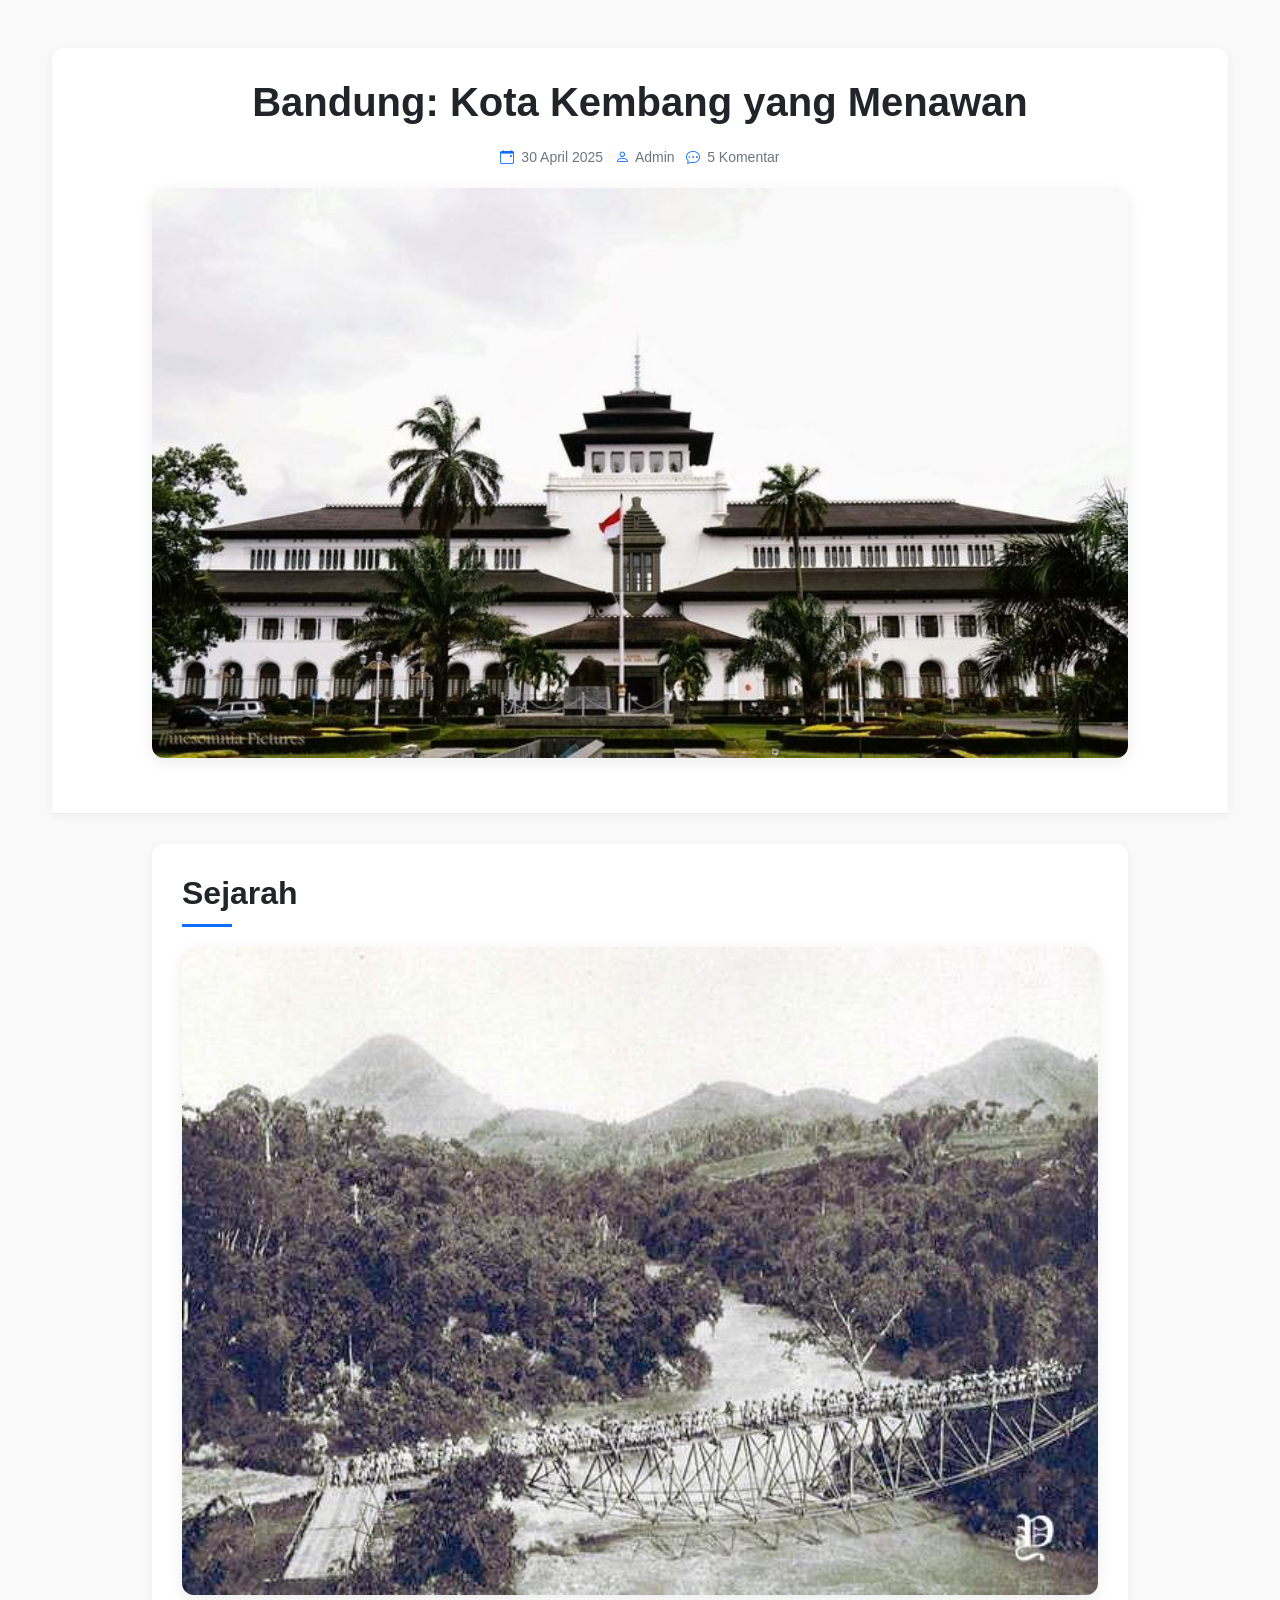
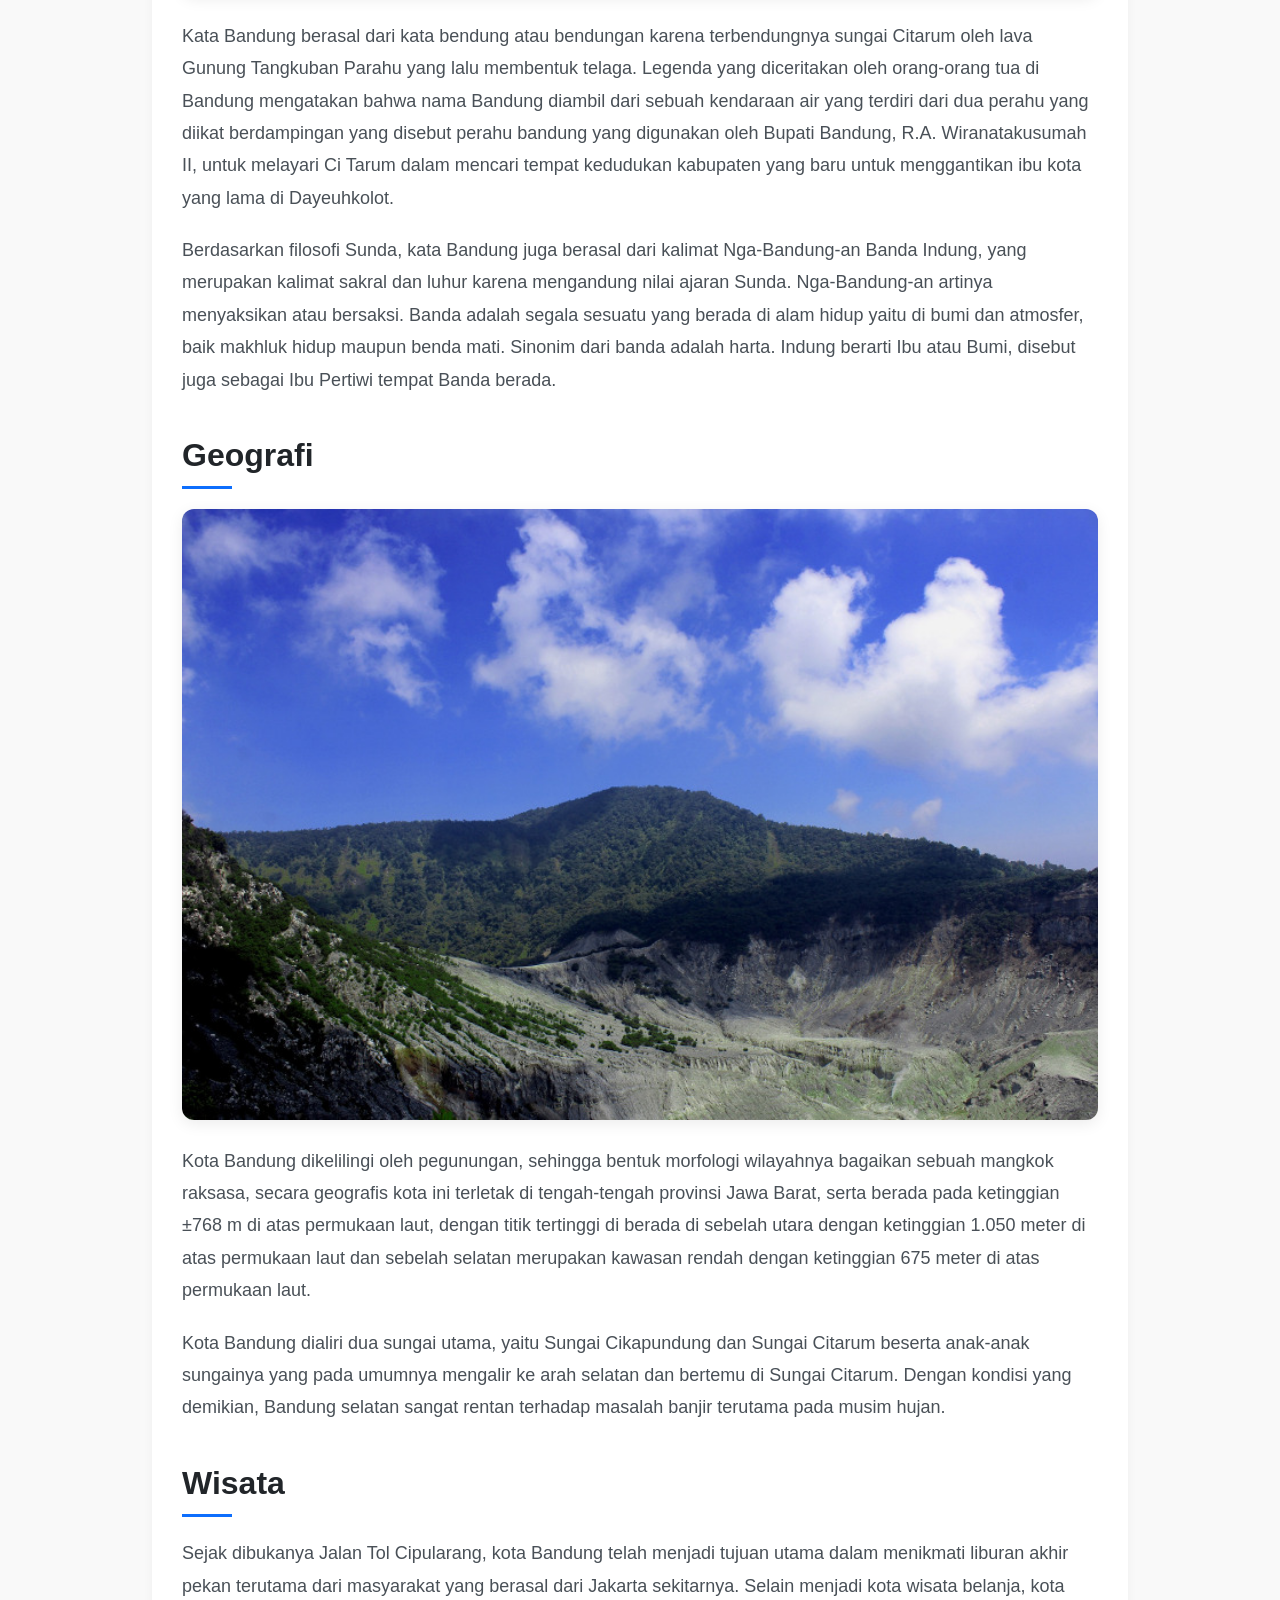
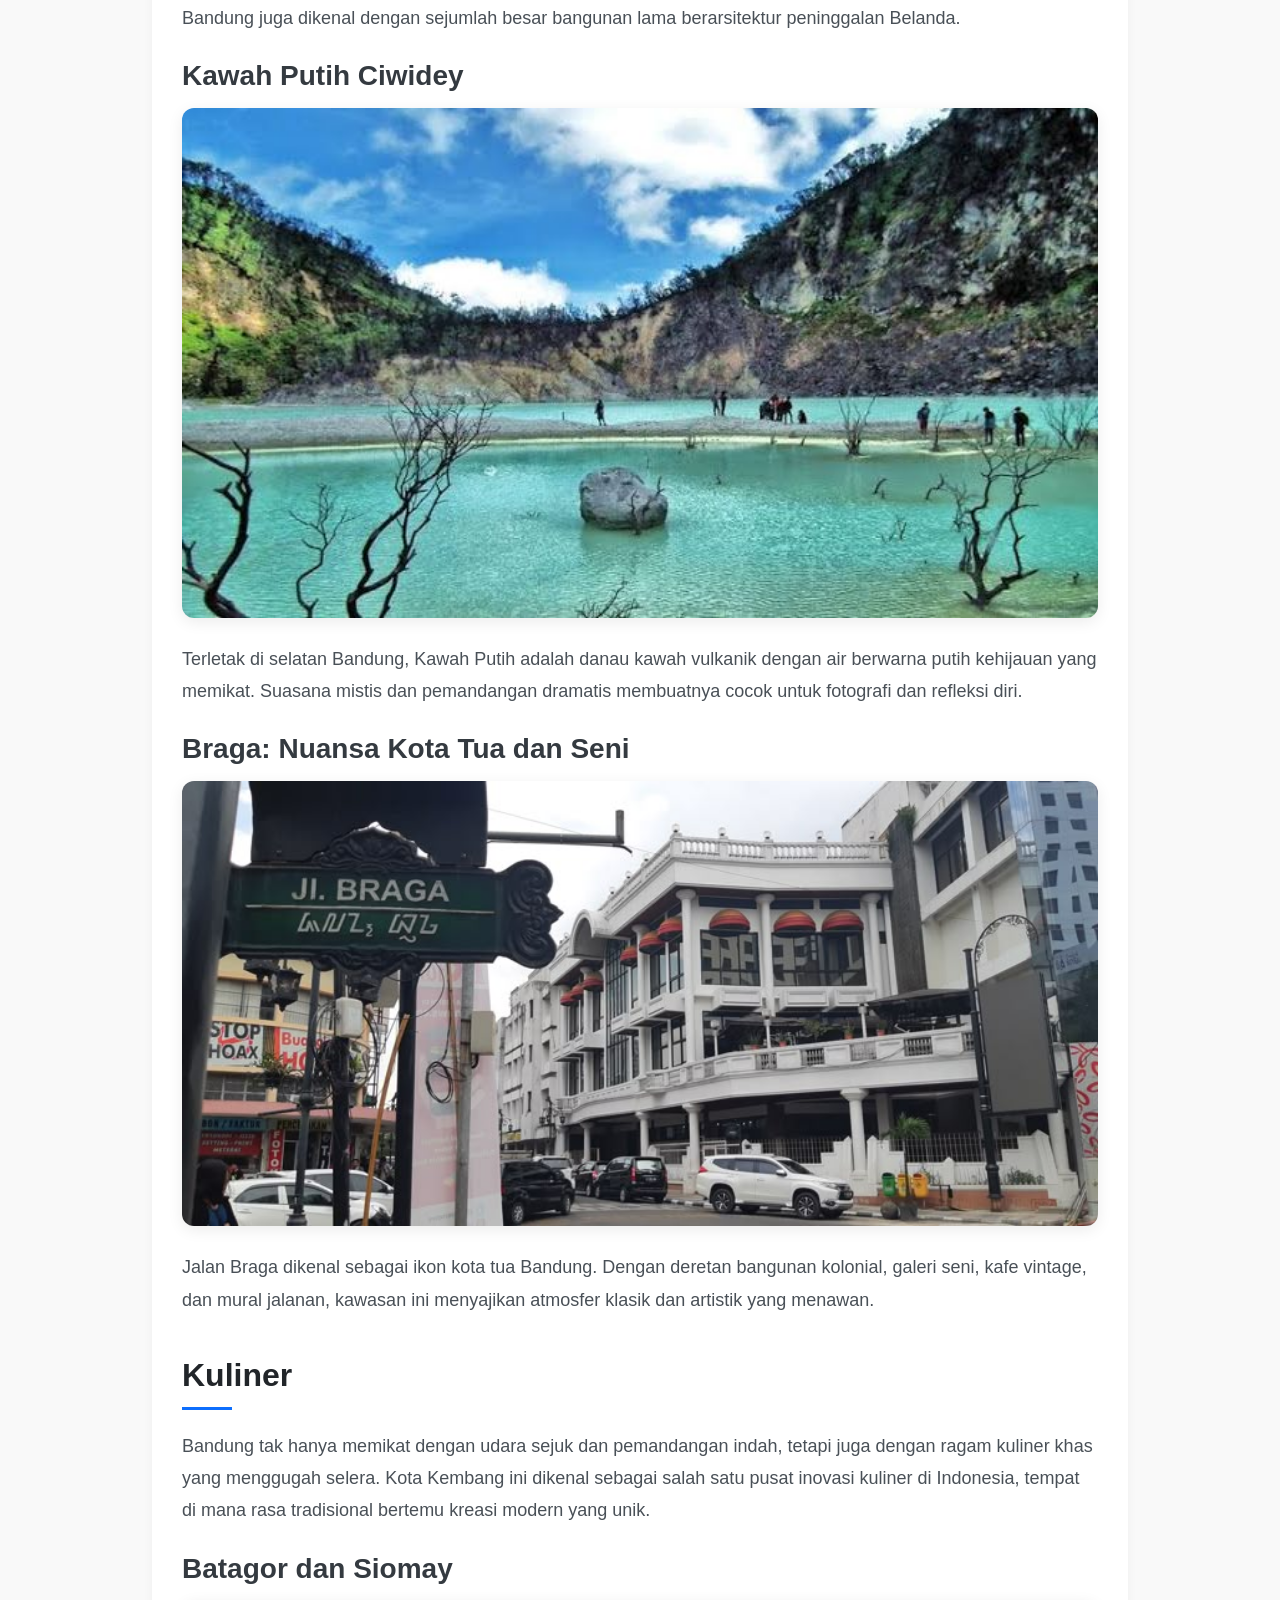
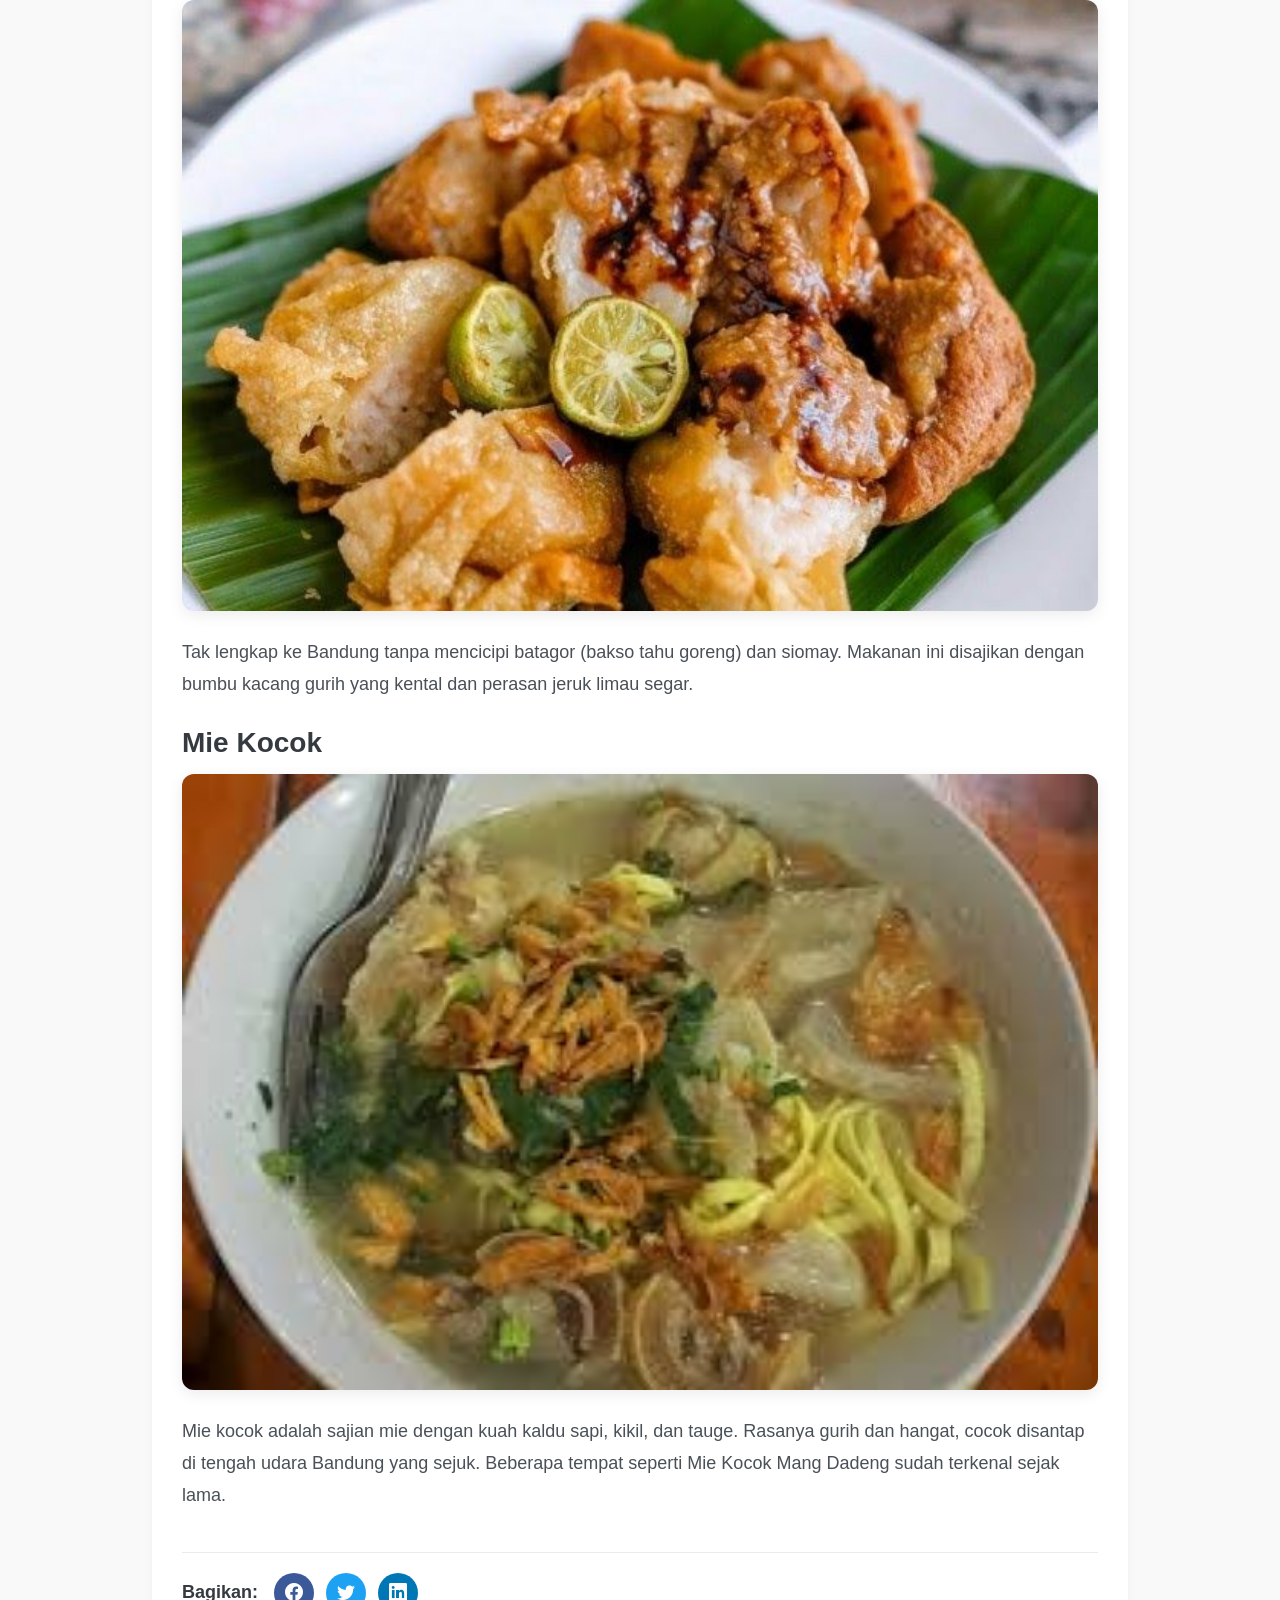
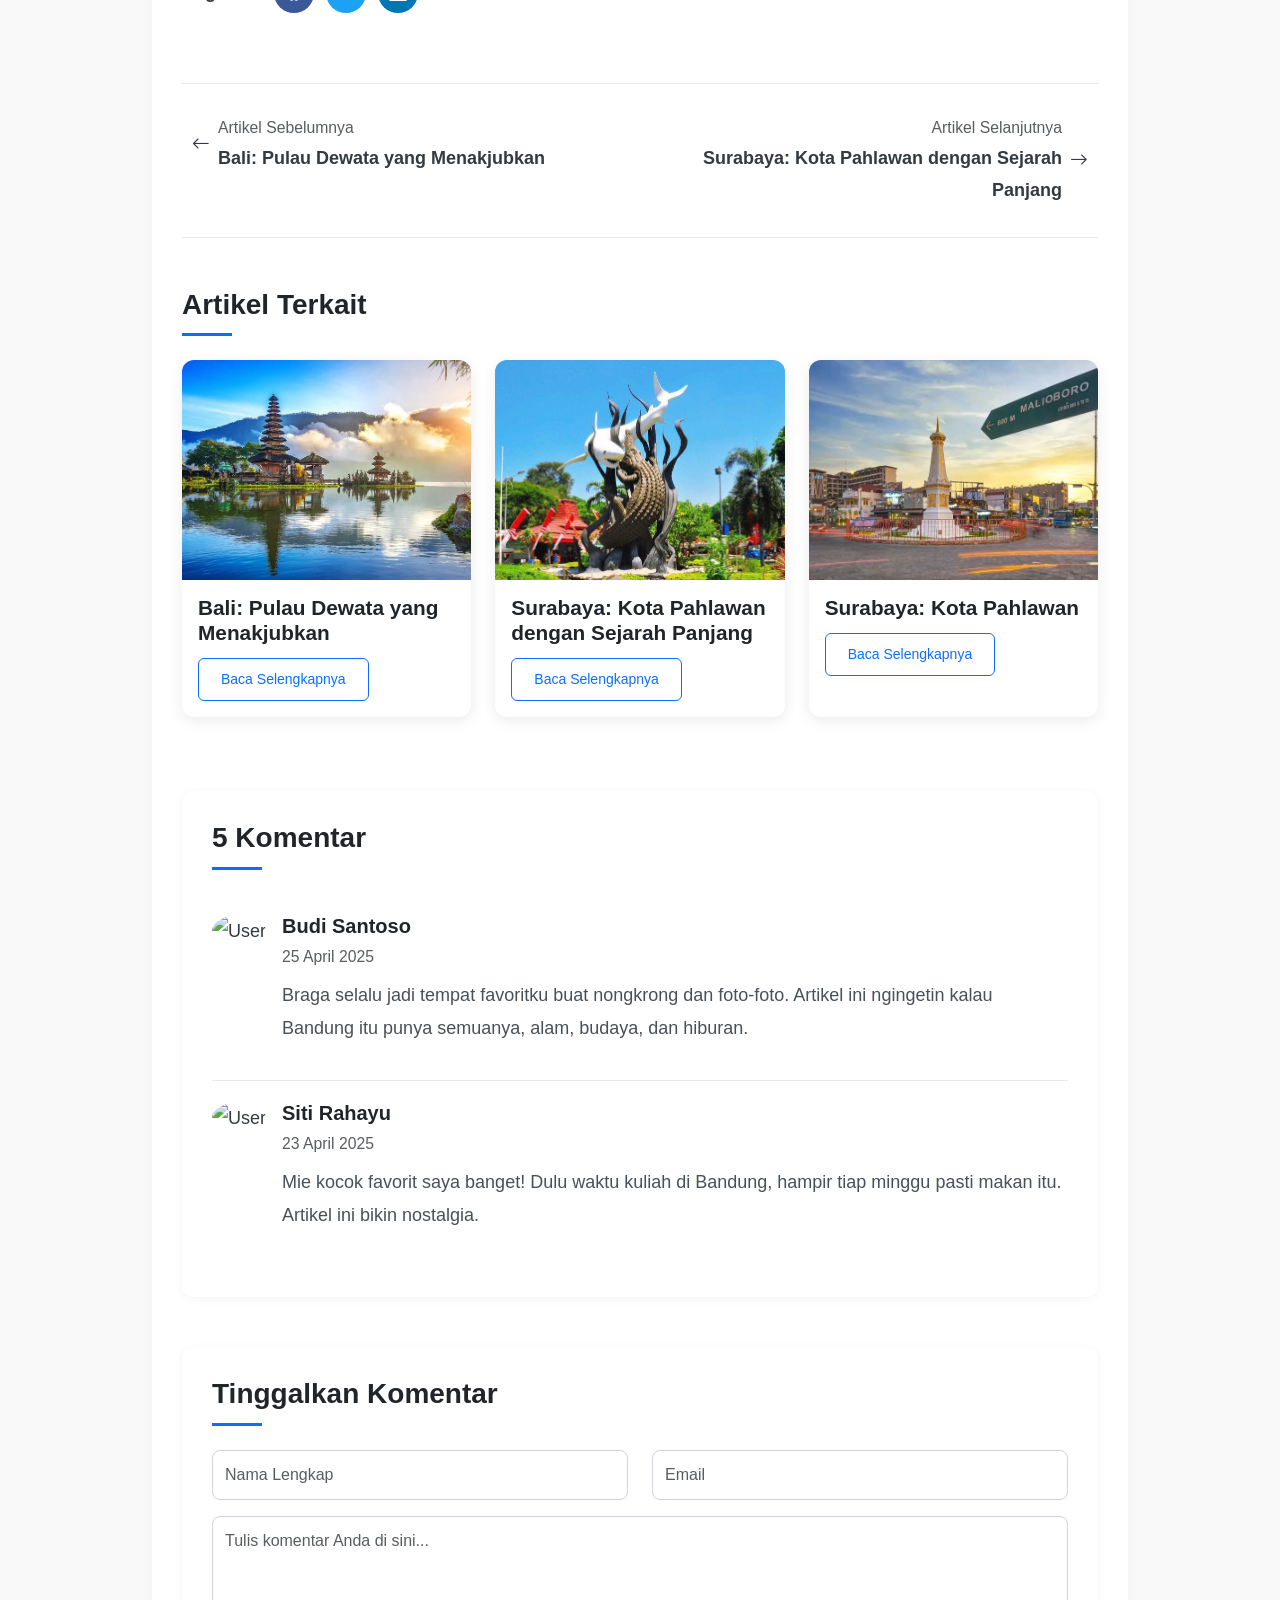
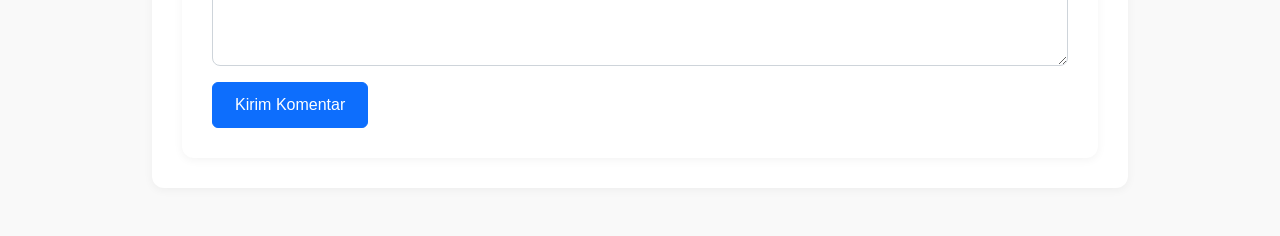
==== artikel.html @ 42e0f62b "Add files via upload" ====
<!DOCTYPE html>
<html lang="id">
<head>
    <meta charset="UTF-8">
    <meta name="viewport" content="width=device-width, initial-scale=1.0">
    <title>Bandung: Kota Kembang yang Menawan</title>
    <link href="https://cdn.jsdelivr.net/npm/bootstrap@5.3.3/dist/css/bootstrap.min.css" rel="stylesheet">
    <link rel="stylesheet" href="https://cdn.jsdelivr.net/npm/bootstrap-icons@1.11.1/font/bootstrap-icons.css">
    <link rel="stylesheet" href="style.css">
    <style>
    </style>
</head>
<body>
    <div class="container py-5">
        <!-- Artikel Header -->
        <div class="article-header">
            <div class="row">
                <div class="col-lg-10 mx-auto text-center">
                    <h1 class="article-title">Bandung: Kota Kembang yang Menawan</h1>
                    <div class="article-meta">
                        <i class="bi bi-calendar-event"></i> 30 April 2025 &nbsp;
                        <i class="bi bi-person"></i> Admin &nbsp;
                        <i class="bi bi-chat-dots"></i> 5 Komentar
                    </div>
                    <img src="/image/bandung.jpeg" class="img-fluid article-image" alt="Sejarah Bandung">
                </div>
            </div>
        </div>

        <!-- Konten Artikel -->
        <div class="row">
            <div class="col-lg-10 mx-auto">
                <div class="article-content">
                    <div class="article-section">
                        <h2>Sejarah</h2>
                        <img src="/image/sejarah.jpeg" class="img-fluid article-image" alt="Sejarah Bandung">
                        <p>
                            Kata Bandung berasal dari kata bendung atau bendungan karena terbendungnya
                            sungai Citarum oleh lava Gunung Tangkuban Parahu yang lalu membentuk
                            telaga. Legenda yang diceritakan oleh orang-orang tua di Bandung
                            mengatakan bahwa nama Bandung diambil dari sebuah kendaraan air yang
                            terdiri dari dua perahu yang diikat berdampingan yang disebut perahu
                            bandung yang digunakan oleh Bupati Bandung, R.A. Wiranatakusumah II, untuk
                            melayari Ci Tarum dalam mencari tempat kedudukan kabupaten yang baru untuk
                            menggantikan ibu kota yang lama di Dayeuhkolot.
                        </p>
            
                        <p>
                          Berdasarkan filosofi Sunda, kata Bandung juga berasal dari kalimat
                          Nga-Bandung-an Banda Indung, yang merupakan kalimat sakral dan luhur
                          karena mengandung nilai ajaran Sunda. Nga-Bandung-an artinya menyaksikan
                          atau bersaksi. Banda adalah segala sesuatu yang berada di alam hidup yaitu
                          di bumi dan atmosfer, baik makhluk hidup maupun benda mati. Sinonim dari
                          banda adalah harta. Indung berarti Ibu atau Bumi, disebut juga sebagai Ibu
                          Pertiwi tempat Banda berada.
                        </p>                        
                    </div>

                    <div class="article-section">
                        <h2>Geografi</h2>
                        <img src="image/geografis.jpg" class="img-fluid article-image" alt="Geografi Bandung">
                        <p>
                            Kota Bandung dikelilingi oleh pegunungan, sehingga bentuk morfologi
                            wilayahnya bagaikan sebuah mangkok raksasa, secara geografis kota ini
                            terletak di tengah-tengah provinsi Jawa Barat, serta berada pada
                            ketinggian ±768 m di atas permukaan laut, dengan titik tertinggi di berada
                            di sebelah utara dengan ketinggian 1.050 meter di atas permukaan laut dan
                            sebelah selatan merupakan kawasan rendah dengan ketinggian 675 meter di
                            atas permukaan laut.
                          </p>
              
                          <p>
                            Kota Bandung dialiri dua sungai utama, yaitu Sungai Cikapundung dan Sungai
                            Citarum beserta anak-anak sungainya yang pada umumnya mengalir ke arah
                            selatan dan bertemu di Sungai Citarum. Dengan kondisi yang demikian,
                            Bandung selatan sangat rentan terhadap masalah banjir terutama pada musim
                            hujan.
                          </p>                       
                    </div>

                    <div class="article-section">
                        <h2>Wisata</h2>
                        <p>
                            Sejak dibukanya Jalan Tol Cipularang, kota Bandung telah menjadi tujuan
                            utama dalam menikmati liburan akhir pekan terutama dari masyarakat yang
                            berasal dari Jakarta sekitarnya. Selain menjadi kota wisata belanja, kota
                            Bandung juga dikenal dengan sejumlah besar bangunan lama berarsitektur
                            peninggalan Belanda.
                          </p>
                      
                          <h3>Kawah Putih Ciwidey</h3>
                          <img src="image/ciwidey.jpeg" class="img-fluid article-image" alt="Ciwidey"/>
                          <p>
                            Terletak di selatan Bandung, Kawah Putih adalah danau kawah vulkanik dengan air berwarna putih kehijauan yang memikat. Suasana mistis dan pemandangan dramatis membuatnya cocok untuk fotografi dan refleksi diri.
                          </p>
                  
                          <h3>Braga: Nuansa Kota Tua dan Seni</h3>
                          <img src="image/braga.jpeg" class="img-fluid article-image" alt="Braga"/>
                          <p>
                            Jalan Braga dikenal sebagai ikon kota tua Bandung. Dengan deretan bangunan kolonial, galeri seni, kafe vintage, dan mural jalanan, kawasan ini menyajikan atmosfer klasik dan artistik yang menawan.
                          </p>                        
                    </div>

                    <div class="article-section">
                        <h2>Kuliner</h2>
                        <p>
                            Bandung tak hanya memikat dengan udara sejuk dan pemandangan indah, tetapi juga dengan ragam kuliner khas yang menggugah selera. Kota Kembang ini dikenal sebagai salah satu pusat inovasi kuliner di Indonesia, tempat di mana rasa tradisional bertemu kreasi modern yang unik.
                          </p>
                      
                          <h3>Batagor dan Siomay</h3>
                          <img src="image/batagor.jpeg" class="img-fluid article-image" alt="Batagor Siomay"/>
                          <p>
                            Tak lengkap ke Bandung tanpa mencicipi batagor (bakso tahu goreng) dan siomay. Makanan ini disajikan dengan bumbu kacang gurih yang kental dan perasan jeruk limau segar.
                          </p>
                  
                          <h3>Mie Kocok</h3>
                          <img src="image/miekocok.jpeg" class="img-fluid article-image" alt="Mie Kocok"/>
                          <p>
                            Mie kocok adalah sajian mie dengan kuah kaldu sapi, kikil, dan tauge. Rasanya gurih dan hangat, cocok disantap di tengah udara Bandung yang sejuk. Beberapa tempat seperti Mie Kocok Mang Dadeng sudah terkenal sejak lama.
                    </div>

                    <!-- Tombol Share -->
                    <div class="share-buttons">
                        <div class="d-flex align-items-center">
                            <span class="me-3 fw-bold">Bagikan:</span>
                            <a href="#" class="facebook"><i class="bi bi-facebook"></i></a>
                            <a href="#" class="twitter"><i class="bi bi-twitter"></i></a>
                            <a href="#" class="linkedin"><i class="bi bi-linkedin"></i></a>
                        </div>
                    </div>

                    <!-- Navigasi Artikel -->
                    <div class="article-navigation">
                        <div class="row">
                            <div class="col-md-6">
                                <a href="#" class="prev-next-link">
                                    <div class="d-flex align-items-center">
                                        <i class="bi bi-arrow-left me-2"></i>
                                        <div>
                                            <div class="small text-muted">Artikel Sebelumnya</div>
                                            <div class="prev-next-title">Bali: Pulau Dewata yang Menakjubkan</div>
                                        </div>
                                    </div>
                                </a>
                            </div>
                            <div class="col-md-6 text-end">
                                <a href="#" class="prev-next-link">
                                    <div class="d-flex align-items-center justify-content-end">
                                        <div>
                                            <div class="small text-muted">Artikel Selanjutnya</div>
                                            <div class="prev-next-title">Surabaya: Kota Pahlawan dengan Sejarah Panjang</div>
                                        </div>
                                        <i class="bi bi-arrow-right ms-2"></i>
                                    </div>
                                </a>
                            </div>
                        </div>
                    </div>

                    <!-- Artikel Terkait -->
                    <div class="related-articles">
                        <h3 class="mb-4">Artikel Terkait</h3>
                        <div class="row">
                            <div class="col-md-4 mb-4">
                                <div class="card related-card">
                                    <img src="/image/bali.jpeg" class="blog-image card-img-top" alt="Bali">
                                    <div class="card-body">
                                        <h5 class="card-title">Bali: Pulau Dewata yang Menakjubkan</h5>
                                        <a href="#" class="btn btn-outline-primary btn-sm">Baca Selengkapnya</a>
                                    </div>
                                </div>
                            </div>
                            <div class="col-md-4 mb-4">
                                <div class="card related-card">
                                    <img src="/image/surabaya.jpeg" class="blog-image card-img-top" alt="Surabaya">
                                    <div class="card-body">
                                        <h5 class="card-title">Surabaya: Kota Pahlawan dengan Sejarah Panjang</h5>
                                        <a href="#" class="btn btn-outline-primary btn-sm">Baca Selengkapnya</a>
                                    </div>
                                </div>
                            </div>
                            <div class="col-md-4 mb-4">
                                <div class="card related-card">
                                    <img src="/image/yogyakarta.jpeg" class="blog-image card-img-top" alt="Yogyakarta">
                                    <div class="card-body">
                                        <h5 class="card-title">Surabaya: Kota Pahlawan</h5>
                                        <a href="#" class="btn btn-outline-primary btn-sm">Baca Selengkapnya</a>
                                    </div>
                                </div>
                            </div>
                        </div>
                    </div>

                    <!-- Komentar -->
                    <div class="comments-section">
                        <h3 class="mb-4">5 Komentar</h3>
                        
                        <div class="comment">
                            <div class="d-flex">
                                <div class="flex-shrink-0">
                                    <img src="/api/placeholder/50/50" class="rounded-circle" alt="User">
                                </div>
                                <div class="flex-grow-1 ms-3">
                                    <h5 class="mt-0">Budi Santoso</h5>
                                    <div class="small text-muted mb-2">25 April 2025</div>
                                    <p>Braga selalu jadi tempat favoritku buat nongkrong dan foto-foto. Artikel ini ngingetin kalau Bandung itu punya semuanya, alam, budaya, dan hiburan.</p>
                                </div>
                            </div>
                        </div>
                        
                        <div class="comment">
                            <div class="d-flex">
                                <div class="flex-shrink-0">
                                    <img src="" class="rounded-circle" alt="User">
                                </div>
                                <div class="flex-grow-1 ms-3">
                                    <h5 class="mt-0">Siti Rahayu</h5>
                                    <div class="small text-muted mb-2">23 April 2025</div>
                                    <p>Mie kocok favorit saya banget! Dulu waktu kuliah di Bandung, hampir tiap minggu pasti makan itu. Artikel ini bikin nostalgia.</p>
                                </div>
                            </div>
                        </div>
                    </div>

                    <!-- Form Komentar -->
                    <div class="comment-form">
                        <h3 class="mb-4">Tinggalkan Komentar</h3>
                        <form>
                            <div class="row">
                                <div class="col-md-6 mb-3">
                                    <input type="text" class="form-control" placeholder="Nama Lengkap" required>
                                </div>
                                <div class="col-md-6 mb-3">
                                    <input type="email" class="form-control" placeholder="Email" required>
                                </div>
                            </div>
                            <div class="mb-3">
                                <textarea class="form-control" rows="5" placeholder="Tulis komentar Anda di sini..." required></textarea>
                            </div>
                            <button type="submit" class="btn btn-primary">Kirim Komentar</button>
                        </form>
                    </div>
                </div>
            </div>
        </div>
    </div>

    <script src="https://cdn.jsdelivr.net/npm/bootstrap@5.3.3/dist/js/bootstrap.bundle.min.js"></script>
</body>
</html>
---- style.css ----
/* === GLOBAL STYLES === */
body {
    background-color: #f9f9f9;
    font-family: 'Segoe UI', Roboto, 'Helvetica Neue', Arial, sans-serif;
    color: #343a40;
    line-height: 1.6;
}

a {
    text-decoration: none;
    transition: all 0.3s ease;
}

a:hover {
    color: #0b5ed7;
}

img {
    max-width: 100%;
}

.container {
    max-width: 1200px;
}

/* === BLOG PAGE STYLES === */

/* Blog Header */
.blog-heading {
    position: relative;
    margin-bottom: 40px;
    padding-bottom: 15px;
}

.blog-heading:after {
    content: '';
    position: absolute;
    bottom: 0;
    left: 0;
    width: 70px;
    height: 3px;
    background-color: #0d6efd;
}

/* Blog Cards */
.blog-card {
    transition: transform 0.3s, box-shadow 0.3s;
    margin-bottom: 30px;
    border: none;
    border-radius: 12px;
    overflow: hidden;
    box-shadow: 0 4px 15px rgba(0,0,0,0.08);
}

.blog-card:hover {
    transform: translateY(-5px);
    box-shadow: 0 10px 25px rgba(0,0,0,0.12);
}

.blog-image {
    height: 220px;
    object-fit: cover;
}

.card-title {
    font-weight: 700;
    font-size: 1.3rem;
    margin-bottom: 12px;
    color: #212529;
}

.card-text {
    color: #495057;
    margin-bottom: 18px;
    line-height: 1.6;
}

.blog-meta {
    font-size: 14px;
    color: #6c757d;
    margin-bottom: 15px;
}

.blog-meta i {
    color: #0d6efd;
    margin-right: 3px;
}

/* === ARTICLE PAGE STYLES === */

/* Article Header */
.article-header {
    position: relative;
    background-color: #fff;
    padding: 30px 0;
    margin-bottom: 30px;
    border-bottom: 1px solid #e9ecef;
    box-shadow: 0 2px 10px rgba(0,0,0,0.05);
    border-radius: 12px 12px 0 0;
}

.article-title {
    font-weight: 800;
    margin-bottom: 20px;
    line-height: 1.2;
    color: #212529;
}

.article-meta {
    font-size: 14px;
    color: #6c757d;
    margin-bottom: 20px;
}

.article-meta i {
    color: #0d6efd;
    margin-right: 3px;
}

/* Article Content */
.article-content {
    font-size: 18px;
    line-height: 1.8;
    color: #343a40;
    background-color: #fff;
    padding: 30px;
    border-radius: 12px;
    box-shadow: 0 2px 10px rgba(0,0,0,0.05);
}

.article-section {
    margin-bottom: 40px;
}

.article-section h2 {
    font-weight: 700;
    margin-bottom: 20px;
    position: relative;
    padding-bottom: 15px;
    color: #212529;
}

.article-section h2:after {
    content: '';
    position: absolute;
    bottom: 0;
    left: 0;
    width: 50px;
    height: 3px;
    background-color: #0d6efd;
}

.article-section h3 {
    font-weight: 600;
    color: #343a40;
    margin-top: 25px;
    margin-bottom: 15px;
}

.article-section p {
    margin-bottom: 20px;
    color: #495057;
}

.article-image {
    border-radius: 12px;
    margin-bottom: 25px;
    box-shadow: 0 4px 15px rgba(0,0,0,0.08);
    width: 100%;
    transition: transform 0.3s;
}

.article-image:hover {
    transform: scale(1.01);
}

/* Share Buttons */
.share-buttons {
    margin: 40px 0;
    padding: 20px 0;
    border-top: 1px solid #e9ecef;
}

.share-buttons a {
    margin-right: 12px;
    color: #fff;
    width: 40px;
    height: 40px;
    border-radius: 50%;
    display: inline-flex;
    align-items: center;
    justify-content: center;
    transition: all 0.3s;
}

.share-buttons a:hover {
    opacity: 0.9;
    transform: translateY(-3px);
    box-shadow: 0 4px 8px rgba(0,0,0,0.1);
}

.facebook {
    background-color: #3b5998;
}

.twitter {
    background-color: #1da1f2;
}

.linkedin {
    background-color: #0077b5;
}

/* Article Navigation */
.article-navigation {
    margin: 50px 0;
    padding: 20px 0;
    border-top: 1px solid #e9ecef;
    border-bottom: 1px solid #e9ecef;
}

.prev-next-link {
    text-decoration: none;
    color: #343a40;
    transition: all 0.3s;
    display: block;
    padding: 10px;
    border-radius: 8px;
}

.prev-next-link:hover {
    color: #0d6efd;
    background-color: #f8f9fa;
    transform: translateY(-2px);
}

.prev-next-title {
    font-weight: 600;
    font-size: 18px;
}

/* Related Articles */
.related-articles {
    margin: 50px 0;
}

.related-articles h3 {
    margin-bottom: 25px;
    font-weight: 700;
    position: relative;
    padding-bottom: 15px;
    color: #212529;
}

.related-articles h3:after {
    content: '';
    position: absolute;
    bottom: 0;
    left: 0;
    width: 50px;
    height: 3px;
    background-color: #0d6efd;
}

.related-card {
    transition: transform 0.3s, box-shadow 0.3s;
    border: none;
    border-radius: 12px;
    overflow: hidden;
    box-shadow: 0 4px 15px rgba(0,0,0,0.08);
    height: 100%;
}

.related-card:hover {
    transform: translateY(-5px);
    box-shadow: 0 10px 25px rgba(0,0,0,0.12);
}

.related-image {
    height: 180px;
    object-fit: cover;
}

/* Comments Section */
.comments-section {
    margin: 50px 0;
    background-color: #fff;
    padding: 30px;
    border-radius: 12px;
    box-shadow: 0 2px 10px rgba(0,0,0,0.05);
}

.comments-section h3 {
    margin-bottom: 25px;
    font-weight: 700;
    position: relative;
    padding-bottom: 15px;
    color: #212529;
}

.comments-section h3:after {
    content: '';
    position: absolute;
    bottom: 0;
    left: 0;
    width: 50px;
    height: 3px;
    background-color: #0d6efd;
}

.comment {
    padding: 20px 0;
    border-bottom: 1px solid #e9ecef;
}

.comment:last-child {
    border-bottom: none;
}

.comment h5 {
    font-weight: 600;
    margin-bottom: 5px;
    color: #212529;
}

.comment p {
    color: #495057;
}

/* Comment Form */
.comment-form {
    margin-top: 40px;
    background-color: #fff;
    padding: 30px;
    border-radius: 12px;
    box-shadow: 0 2px 10px rgba(0,0,0,0.05);
}

.comment-form h3 {
    margin-bottom: 25px;
    font-weight: 700;
    position: relative;
    padding-bottom: 15px;
    color: #212529;
}

.comment-form h3:after {
    content: '';
    position: absolute;
    bottom: 0;
    left: 0;
    width: 50px;
    height: 3px;
    background-color: #0d6efd;
}

.comment-form .form-control {
    padding: 12px;
    border-radius: 8px;
    border: 1px solid #ced4da;
    transition: all 0.3s;
}

.comment-form .form-control:focus {
    box-shadow: 0 0 0 0.2rem rgba(13, 110, 253, 0.2);
    border-color: #86b7fe;
}

.comment-form textarea {
    min-height: 150px;
}

/* Buttons */
.btn {
    padding: 10px 22px;
    border-radius: 6px;
    font-weight: 500;
    transition: all 0.3s;
}

.btn-primary {
    background-color: #0d6efd;
    border-color: #0d6efd;
}

.btn-primary:hover {
    background-color: #0b5ed7;
    border-color: #0a58ca;
    transform: translateY(-2px);
    box-shadow: 0 4px 8px rgba(0, 0, 0, 0.1);
}

.btn-outline-primary {
    color: #0d6efd;
    border-color: #0d6efd;
}

.btn-outline-primary:hover {
    background-color: #0d6efd;
    color: white;
    transform: translateY(-2px);
    box-shadow: 0 4px 8px rgba(0, 0, 0, 0.1);
}

/* Responsive Adjustments */
@media (max-width: 768px) {
    .article-content {
        font-size: 16px;
        padding: 20px;
    }
    
    .article-title {
        font-size: 1.8rem;
    }
    
    .article-section h2 {
        font-size: 1.5rem;
    }
    
    .prev-next-title {
        font-size: 16px;
    }
    
    .related-image {
        height: 150px;
    }
    
    .comment-form, .comments-section {
        padding: 20px;
    }
    
    .blog-image {
        height: 180px;
    }
}

@media (max-width: 576px) {
    .share-buttons a {
        width: 35px;
        height: 35px;
    }
    
    .article-content {
        font-size: 15px;
        padding: 15px;
    }
    
    .article-section h2 {
        font-size: 1.3rem;
    }
    
    .article-navigation {
        text-align: center;
    }
    
    .article-navigation .col-md-6:first-child {
        margin-bottom: 15px;
    }
    
    .btn {
        padding: 8px 18px;
    }
}
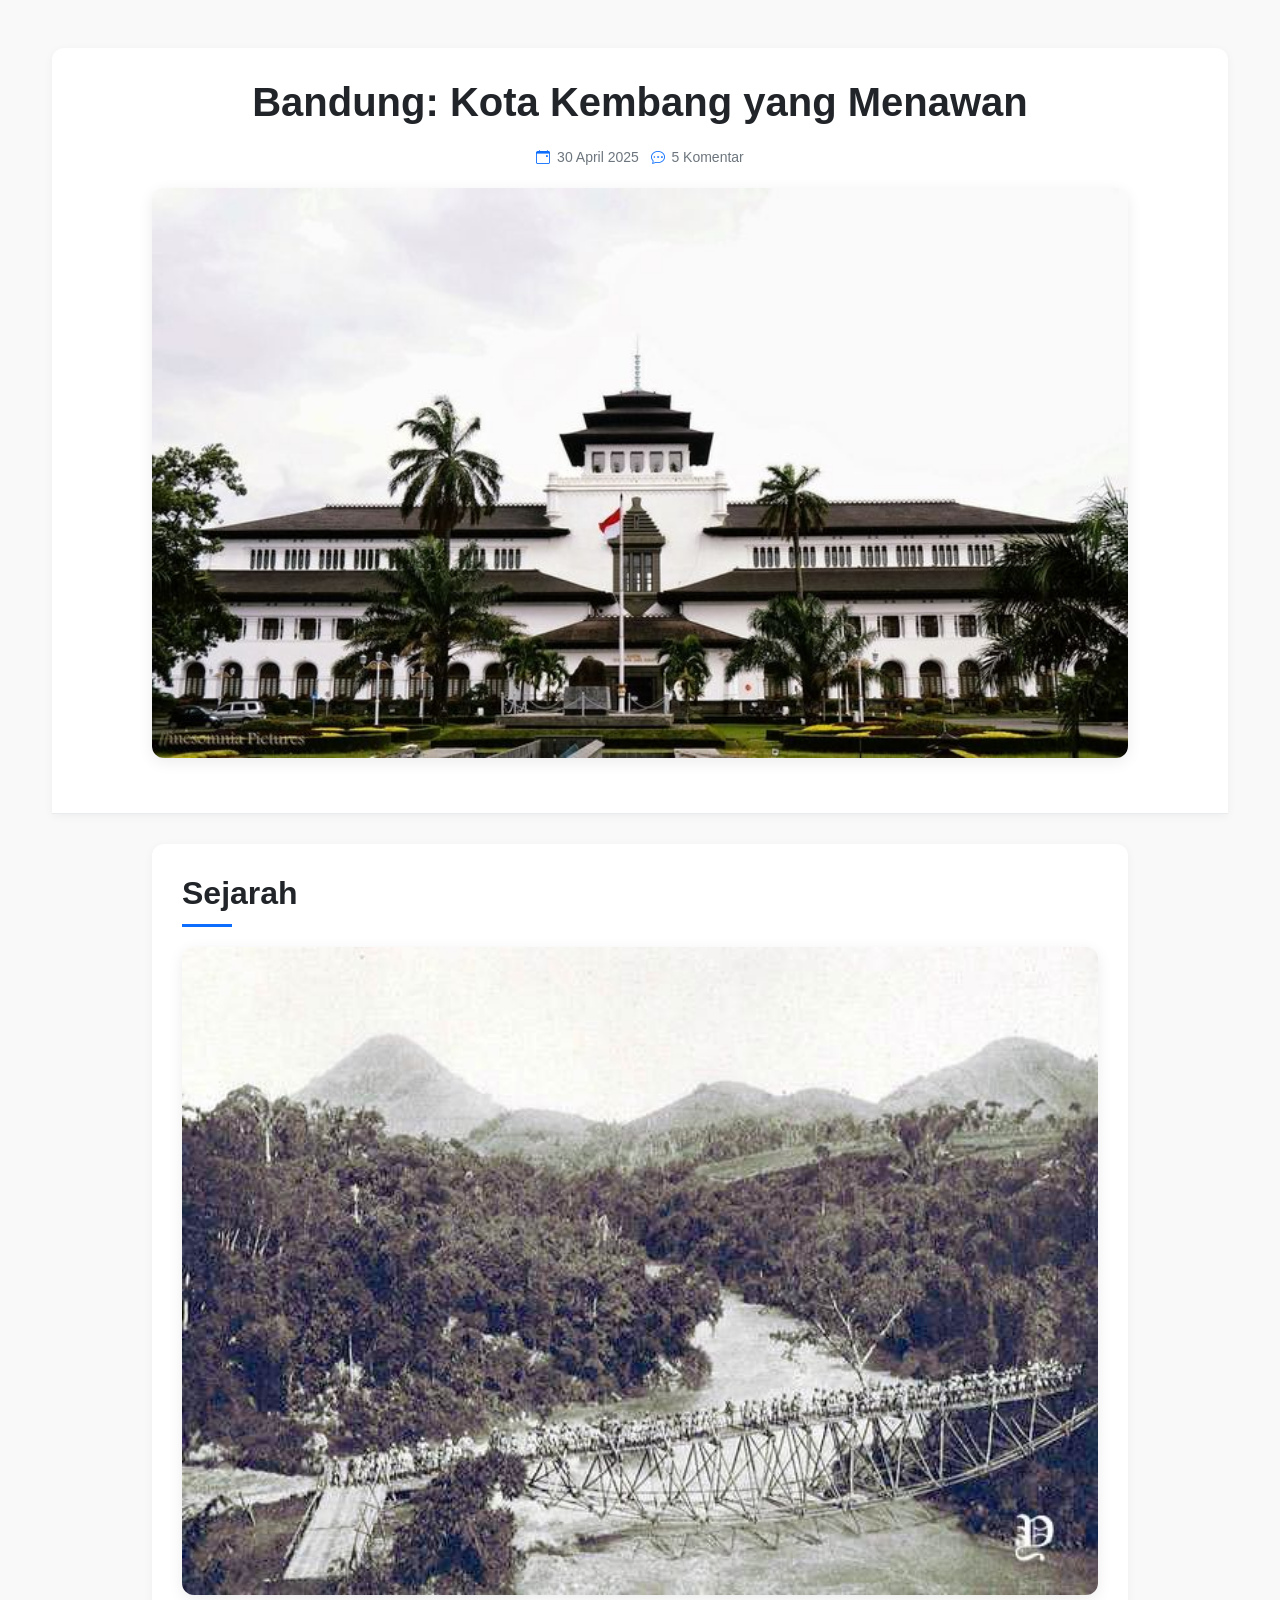
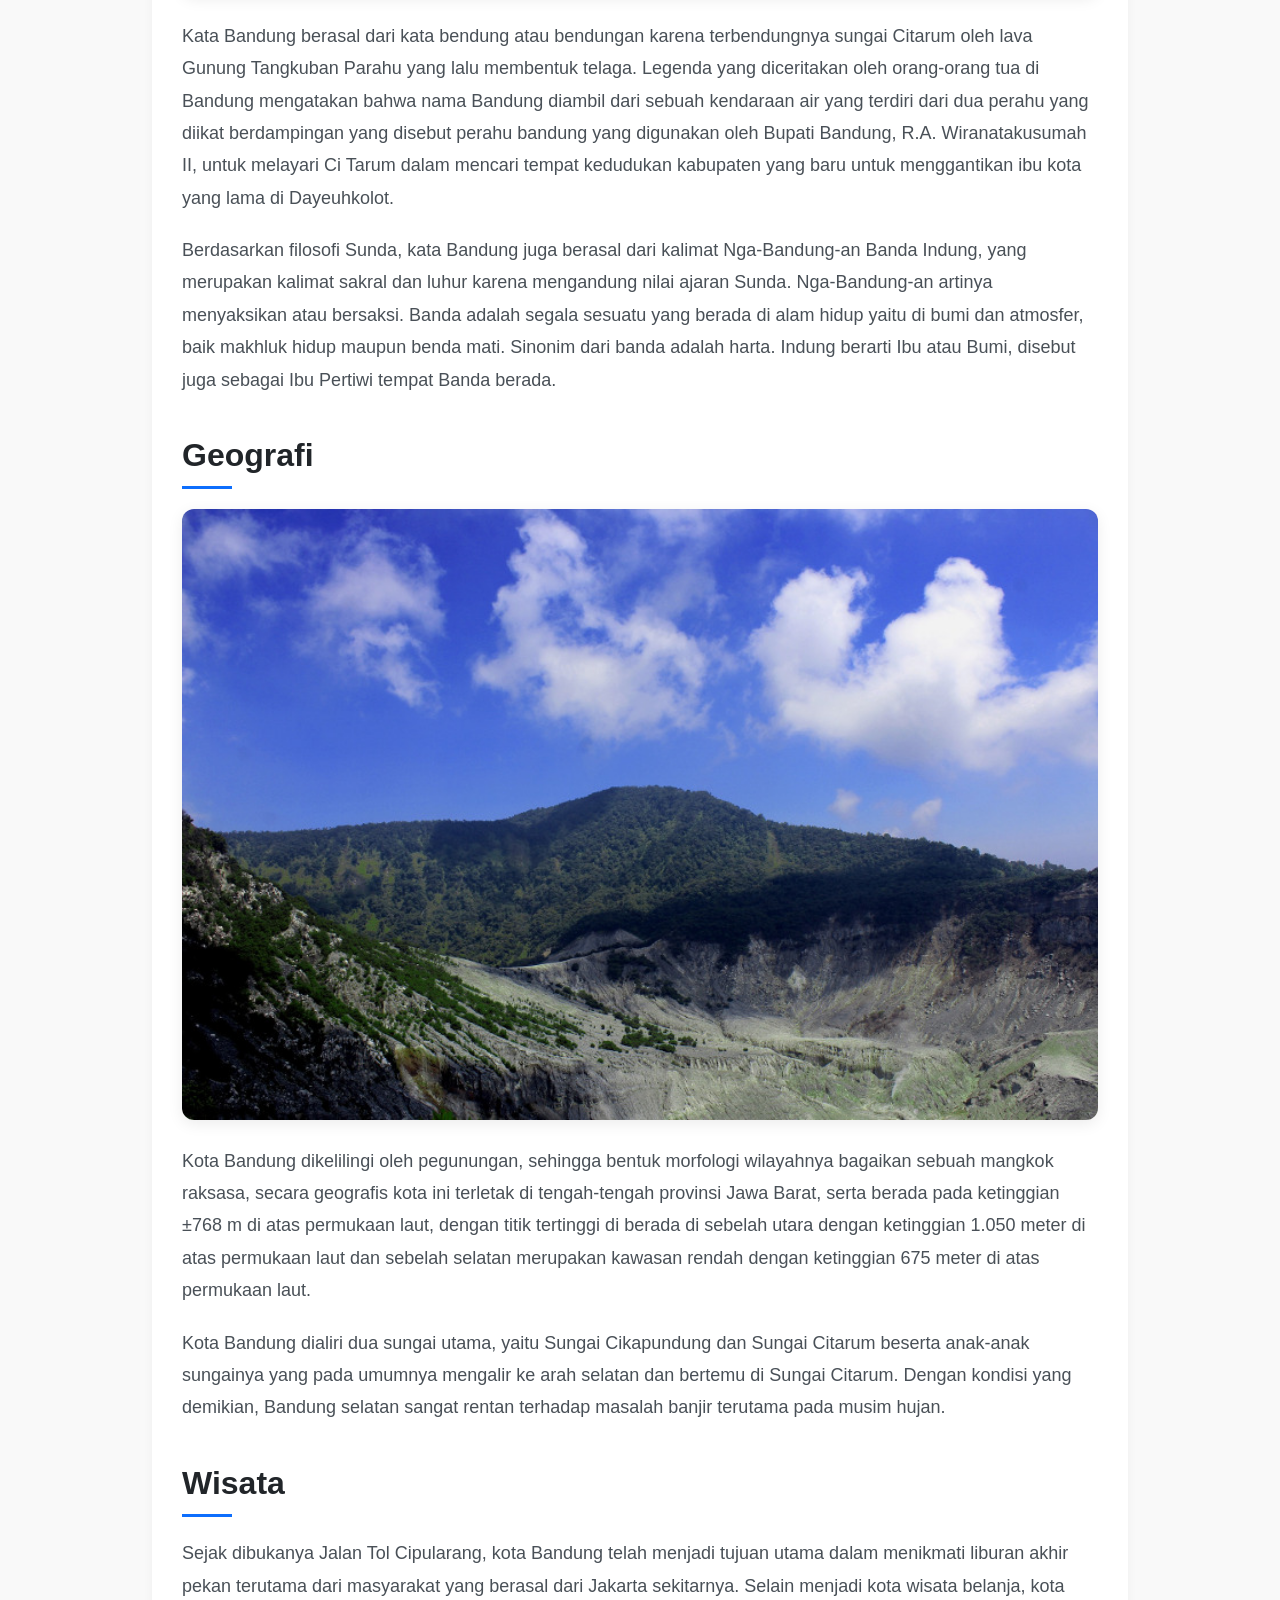
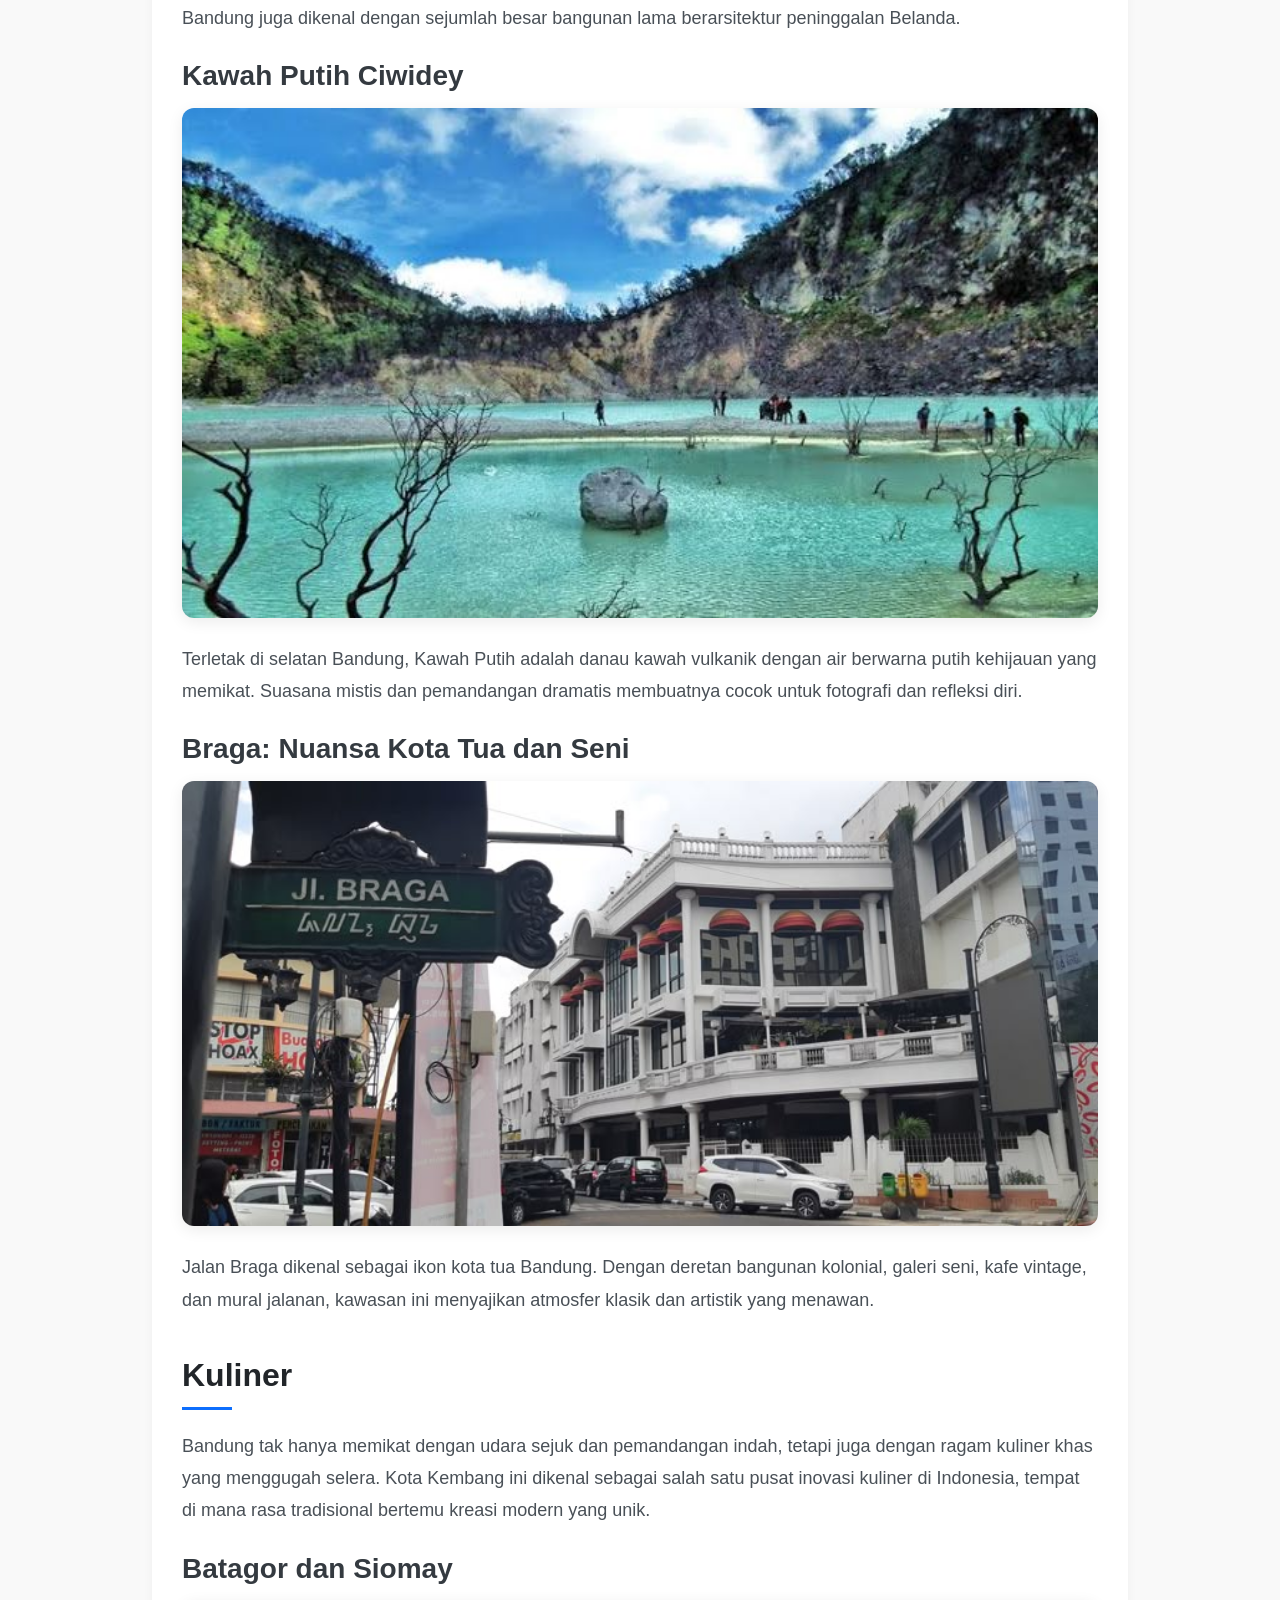
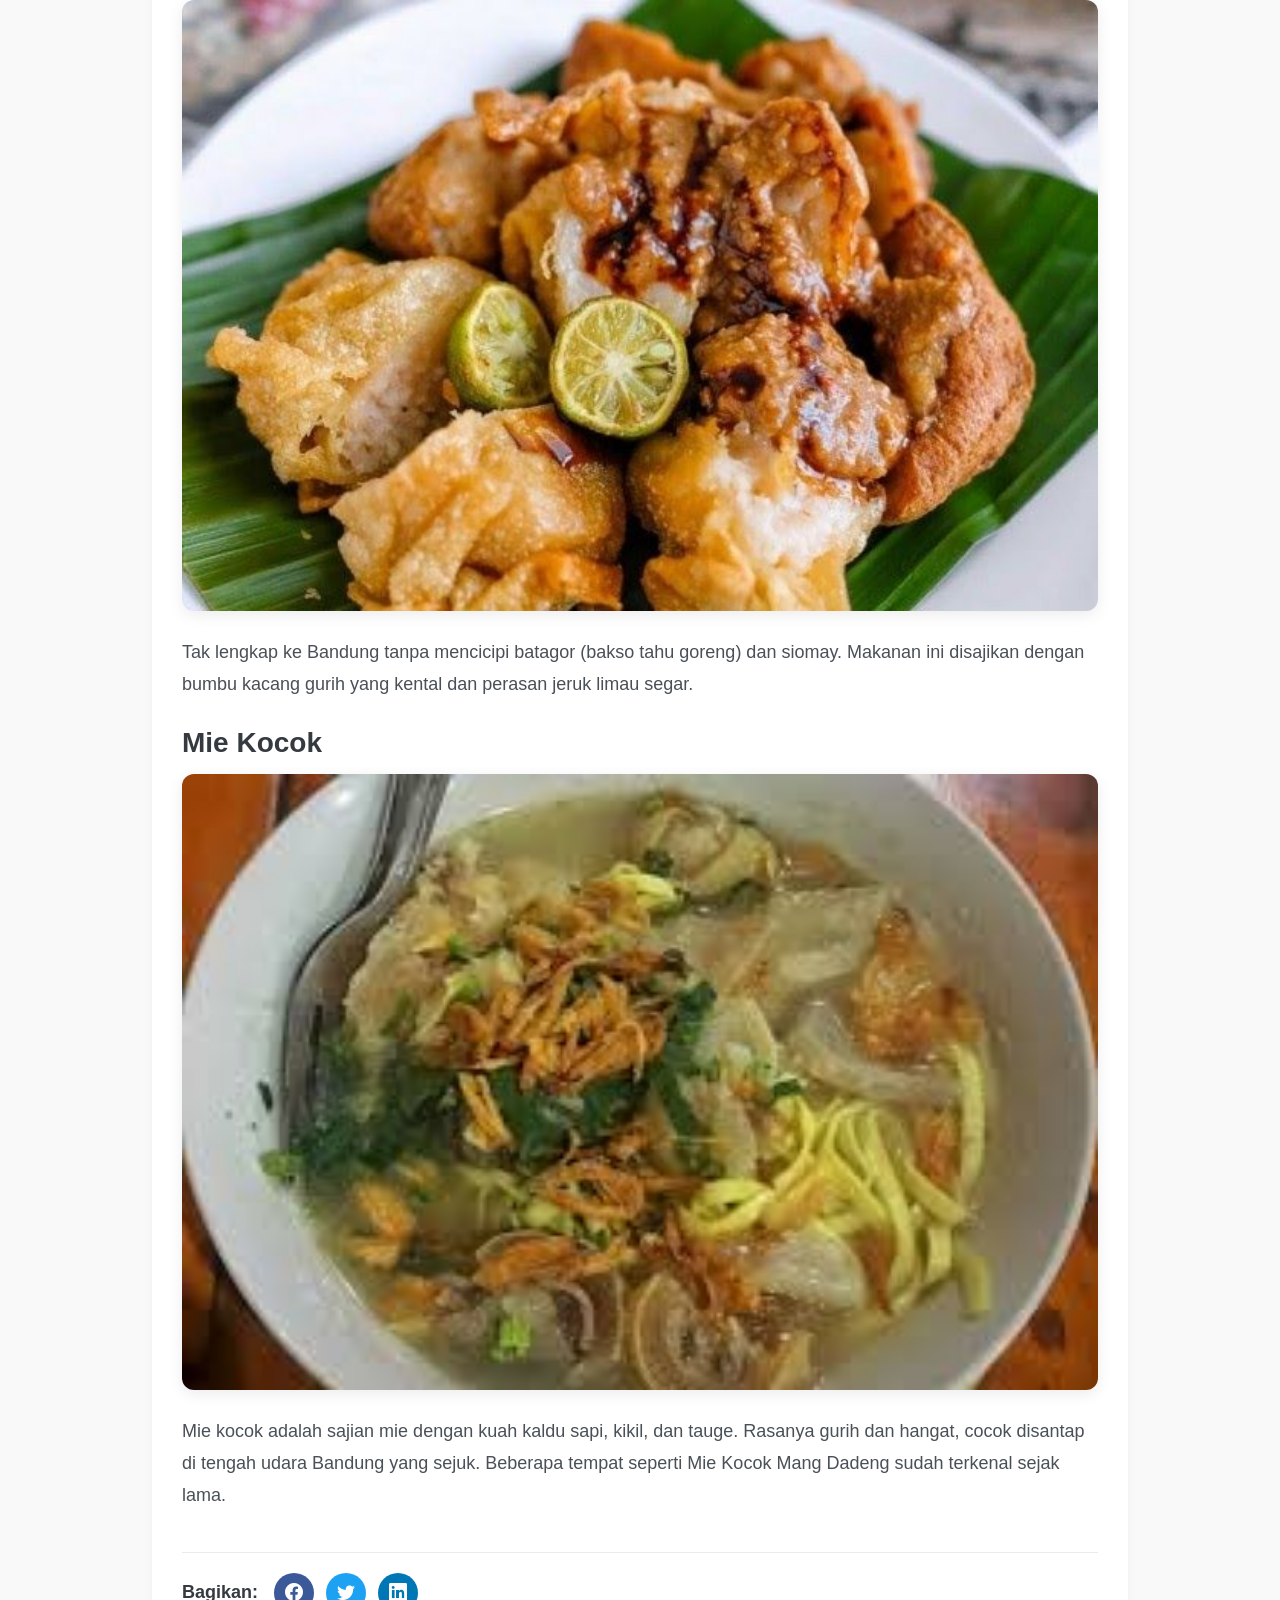
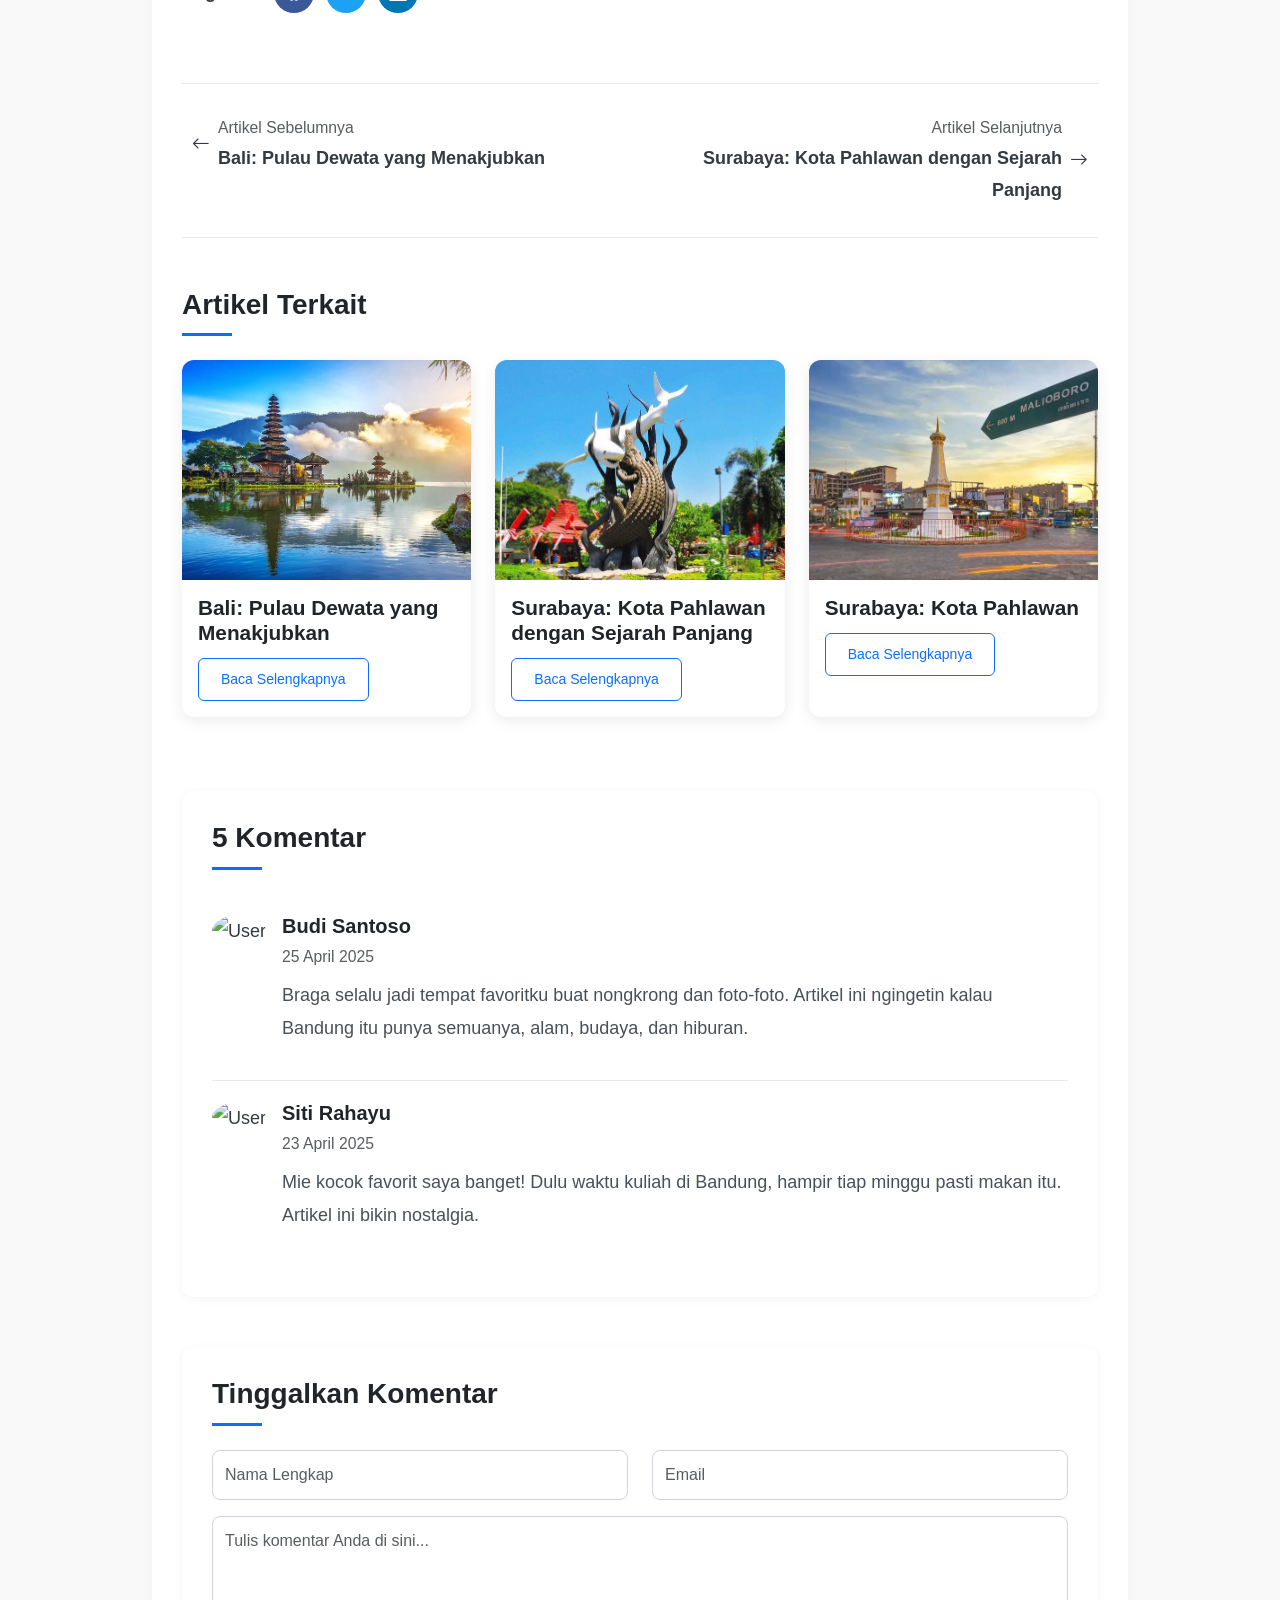
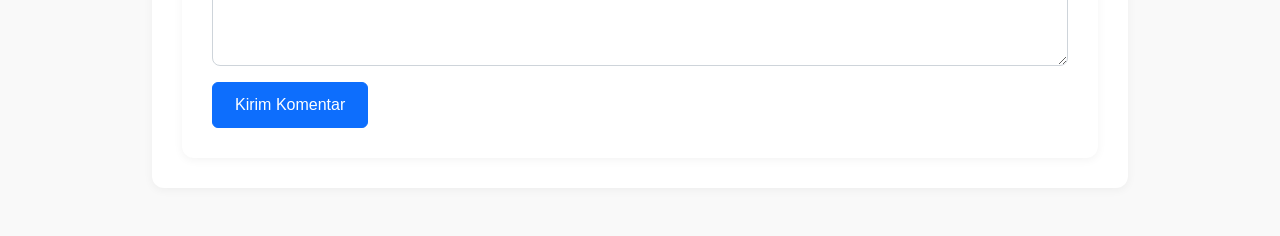
==== commit be252f5d: "Update artikel.html" ====
--- a/artikel.html
+++ b/artikel.html
@@ -19,10 +19,9 @@
                     <h1 class="article-title">Bandung: Kota Kembang yang Menawan</h1>
                     <div class="article-meta">
                         <i class="bi bi-calendar-event"></i> 30 April 2025 &nbsp;
-                        <i class="bi bi-person"></i> Admin &nbsp;
                         <i class="bi bi-chat-dots"></i> 5 Komentar
                     </div>
-                    <img src="/image/bandung.jpeg" class="img-fluid article-image" alt="Sejarah Bandung">
+                    <img src="image/bandung.jpeg" class="img-fluid article-image" alt="Bandung">
                 </div>
             </div>
         </div>
@@ -33,7 +32,7 @@
                 <div class="article-content">
                     <div class="article-section">
                         <h2>Sejarah</h2>
-                        <img src="/image/sejarah.jpeg" class="img-fluid article-image" alt="Sejarah Bandung">
+                        <img src="image/sejarah.jpeg" class="img-fluid article-image" alt="Sejarah Bandung">
                         <p>
                             Kata Bandung berasal dari kata bendung atau bendungan karena terbendungnya
                             sungai Citarum oleh lava Gunung Tangkuban Parahu yang lalu membentuk
@@ -163,7 +162,7 @@
                         <div class="row">
                             <div class="col-md-4 mb-4">
                                 <div class="card related-card">
-                                    <img src="/image/bali.jpeg" class="blog-image card-img-top" alt="Bali">
+                                    <img src="image/bali.jpeg" class="blog-image card-img-top" alt="Bali">
                                     <div class="card-body">
                                         <h5 class="card-title">Bali: Pulau Dewata yang Menakjubkan</h5>
                                         <a href="#" class="btn btn-outline-primary btn-sm">Baca Selengkapnya</a>
@@ -172,7 +171,7 @@
                             </div>
                             <div class="col-md-4 mb-4">
                                 <div class="card related-card">
-                                    <img src="/image/surabaya.jpeg" class="blog-image card-img-top" alt="Surabaya">
+                                    <img src="image/surabaya.jpeg" class="blog-image card-img-top" alt="Surabaya">
                                     <div class="card-body">
                                         <h5 class="card-title">Surabaya: Kota Pahlawan dengan Sejarah Panjang</h5>
                                         <a href="#" class="btn btn-outline-primary btn-sm">Baca Selengkapnya</a>
@@ -181,7 +180,7 @@
                             </div>
                             <div class="col-md-4 mb-4">
                                 <div class="card related-card">
-                                    <img src="/image/yogyakarta.jpeg" class="blog-image card-img-top" alt="Yogyakarta">
+                                    <img src="image/yogyakarta.jpeg" class="blog-image card-img-top" alt="Yogyakarta">
                                     <div class="card-body">
                                         <h5 class="card-title">Surabaya: Kota Pahlawan</h5>
                                         <a href="#" class="btn btn-outline-primary btn-sm">Baca Selengkapnya</a>
@@ -198,7 +197,7 @@
                         <div class="comment">
                             <div class="d-flex">
                                 <div class="flex-shrink-0">
-                                    <img src="/api/placeholder/50/50" class="rounded-circle" alt="User">
+                                    <img src="" class="rounded-circle" alt="User">
                                 </div>
                                 <div class="flex-grow-1 ms-3">
                                     <h5 class="mt-0">Budi Santoso</h5>
@@ -247,4 +246,4 @@
 
     <script src="https://cdn.jsdelivr.net/npm/bootstrap@5.3.3/dist/js/bootstrap.bundle.min.js"></script>
 </body>
-</html>+</html>
